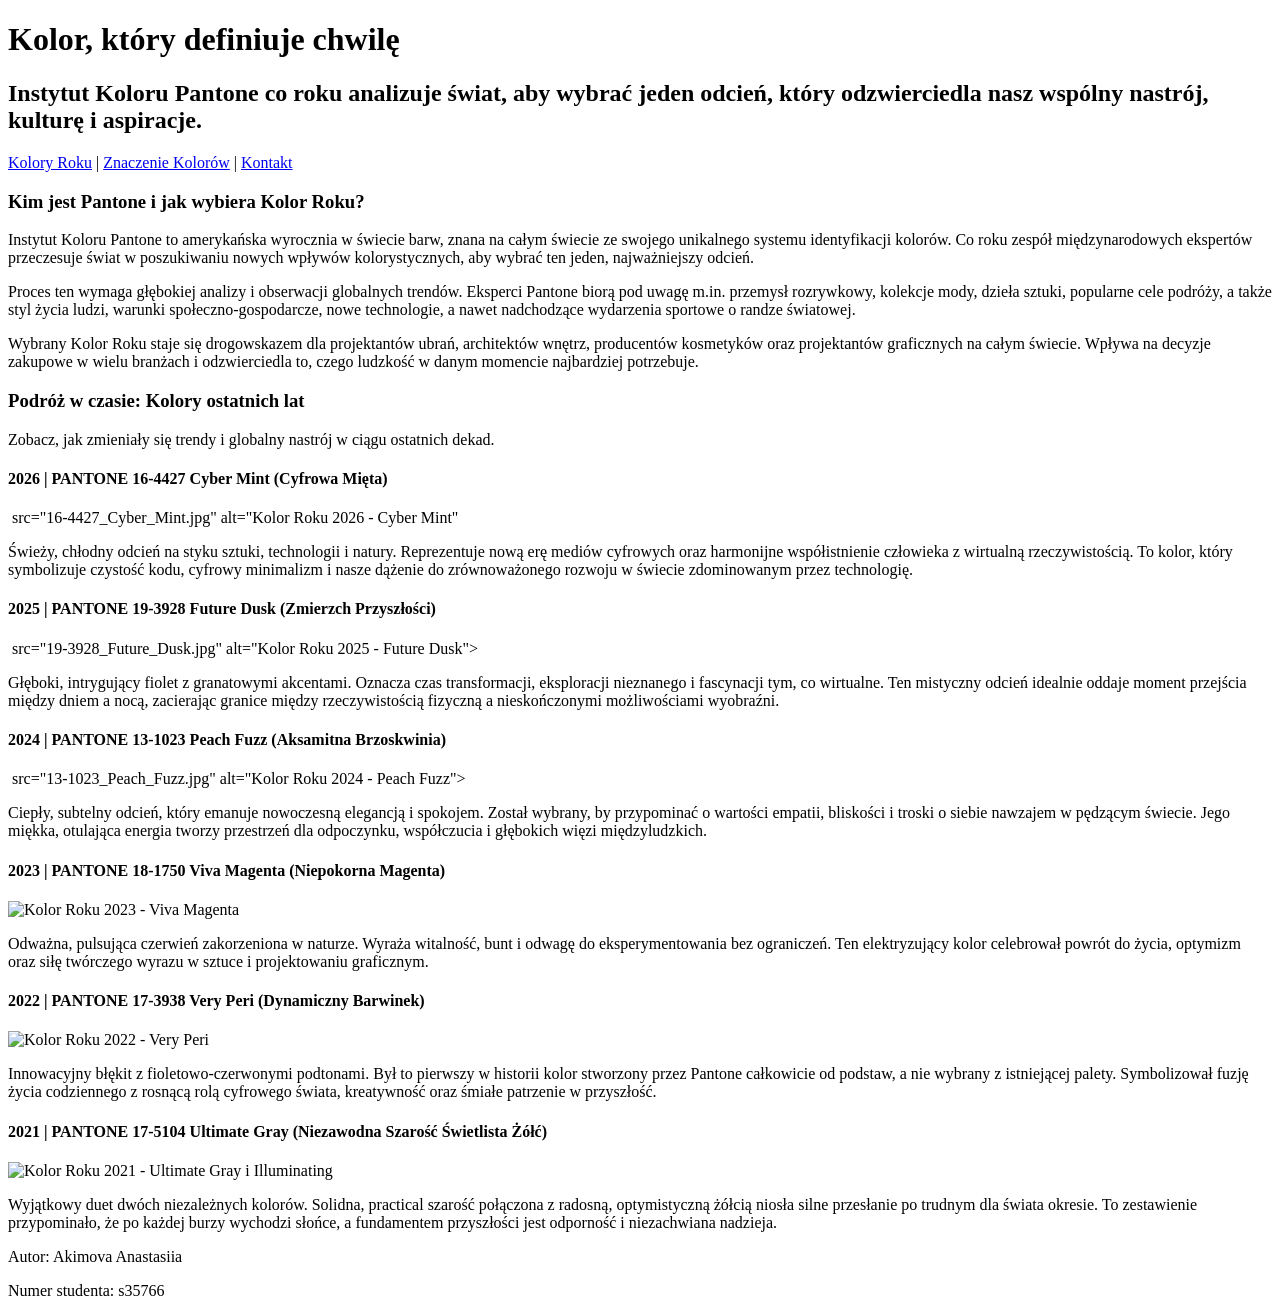
==== index.html @ fd088e33 "Create index.html" ====
<!DOCTYPE html>
<html lang="pl">
<head>
        <meta charset="UTF-8">
        <meta name="viewport" content="width=device-width, initial-scale=1.0">
        <title>Dziennik Kolorów</title>
</head>
<body>
    
    <header>
        <h1>Kolor, który definiuje chwilę</h1>
        <h2>Instytut Koloru Pantone co roku analizuje świat, aby wybrać jeden odcień, który odzwierciedla nasz wspólny nastrój, kulturę i aspiracje.</h2>
    </header>

    <nav>
        <a href="index.html">Kolory Roku</a> | 
        <a href="znaczenie.html">Znaczenie Kolorów</a> | 
        <a href="kontakt.html">Kontakt</a>
    </nav>

    <main>

        <h3>Kim jest Pantone i jak wybiera Kolor Roku?</h3>
        <p>Instytut Koloru Pantone to amerykańska wyrocznia w świecie barw, znana na całym świecie ze swojego unikalnego systemu identyfikacji kolorów. Co roku zespół międzynarodowych ekspertów przeczesuje świat w poszukiwaniu nowych wpływów kolorystycznych, aby wybrać ten jeden, najważniejszy odcień.</p>
        
        <p>Proces ten wymaga głębokiej analizy i obserwacji globalnych trendów. Eksperci Pantone biorą pod uwagę m.in. przemysł rozrywkowy, kolekcje mody, dzieła sztuki, popularne cele podróży, a także styl życia ludzi, warunki społeczno-gospodarcze, nowe technologie, a nawet nadchodzące wydarzenia sportowe o randze światowej.</p>

        <p>Wybrany Kolor Roku staje się drogowskazem dla projektantów ubrań, architektów wnętrz, producentów kosmetyków oraz projektantów graficznych na całym świecie. Wpływa na decyzje zakupowe w wielu branżach i odzwierciedla to, czego ludzkość w danym momencie najbardziej potrzebuje.</p>
        

        <h3>Podróż w czasie: Kolory ostatnich lat</h3>
        <p>Zobacz, jak zmieniały się trendy i globalny nastrój w ciągu ostatnich dekad.</p>

        <h4><b>2026</b> | PANTONE 16-4427 Cyber Mint (Cyfrowa Mięta)</h4>
        <img> src="16-4427_Cyber_Mint.jpg" alt="Kolor Roku 2026 - Cyber Mint"
        <p>Świeży, chłodny odcień na styku sztuki, technologii i natury. Reprezentuje nową erę mediów cyfrowych oraz harmonijne współistnienie człowieka z wirtualną rzeczywistością. To kolor, który symbolizuje czystość kodu, cyfrowy minimalizm i nasze dążenie do zrównoważonego rozwoju w świecie zdominowanym przez technologię.</p>

        <h4><b>2025</b> | PANTONE 19-3928 Future Dusk (Zmierzch Przyszłości)</h4>
        <img> src="19-3928_Future_Dusk.jpg" alt="Kolor Roku 2025 - Future Dusk">
        <p>Głęboki, intrygujący fiolet z granatowymi akcentami. Oznacza czas transformacji, eksploracji nieznanego i fascynacji tym, co wirtualne. Ten mistyczny odcień idealnie oddaje moment przejścia między dniem a nocą, zacierając granice między rzeczywistością fizyczną a nieskończonymi możliwościami wyobraźni.</p>

        <h4><b>2024</b> | PANTONE 13-1023 Peach Fuzz (Aksamitna Brzoskwinia)</h4>
        <img> src="13-1023_Peach_Fuzz.jpg" alt="Kolor Roku 2024 - Peach Fuzz">
        <p>Ciepły, subtelny odcień, który emanuje nowoczesną elegancją i spokojem. Został wybrany, by przypominać o wartości empatii, bliskości i troski o siebie nawzajem w pędzącym świecie. Jego miękka, otulająca energia tworzy przestrzeń dla odpoczynku, współczucia i głębokich więzi międzyludzkich.</p>

        <h4><b>2023</b> | PANTONE 18-1750 Viva Magenta (Niepokorna Magenta)</h4>
        <img src="18-1750_Viva_Magenta.jpg" alt="Kolor Roku 2023 - Viva Magenta">
        <p>Odważna, pulsująca czerwień zakorzeniona w naturze. Wyraża witalność, bunt i odwagę do eksperymentowania bez ograniczeń. Ten elektryzujący kolor celebrował powrót do życia, optymizm oraz siłę twórczego wyrazu w sztuce i projektowaniu graficznym.</p>

        <h4><b>2022</b> | PANTONE 17-3938 Very Peri (Dynamiczny Barwinek)</h4>
        <img src="17-3938_Very_Peri.jpg" alt="Kolor Roku 2022 - Very Peri">
        <p>Innowacyjny błękit z fioletowo-czerwonymi podtonami. Był to pierwszy w historii kolor stworzony przez Pantone całkowicie od podstaw, a nie wybrany z istniejącej palety. Symbolizował fuzję życia codziennego z rosnącą rolą cyfrowego świata, kreatywność oraz śmiałe patrzenie w przyszłość.</p>

        <h4><b>2021</b> | PANTONE 17-5104 Ultimate Gray (Niezawodna Szarość Świetlista Żółć)</h4>
        <img src="17-5104_Ultimate_Gray.jpg" alt="Kolor Roku 2021 - Ultimate Gray i Illuminating">
        <p>Wyjątkowy duet dwóch niezależnych kolorów. Solidna, practical szarość połączona z radosną, optymistyczną żółcią niosła silne przesłanie po trudnym dla świata okresie. To zestawienie przypominało, że po każdej burzy wychodzi słońce, a fundamentem przyszłości jest odporność i niezachwiana nadzieja.</p>

    </main>

    <footer>
        <p>Autor: Akimova Anastasiia</p>
        <p>Numer studenta: s35766</p>
    </footer>

</body>
</html>
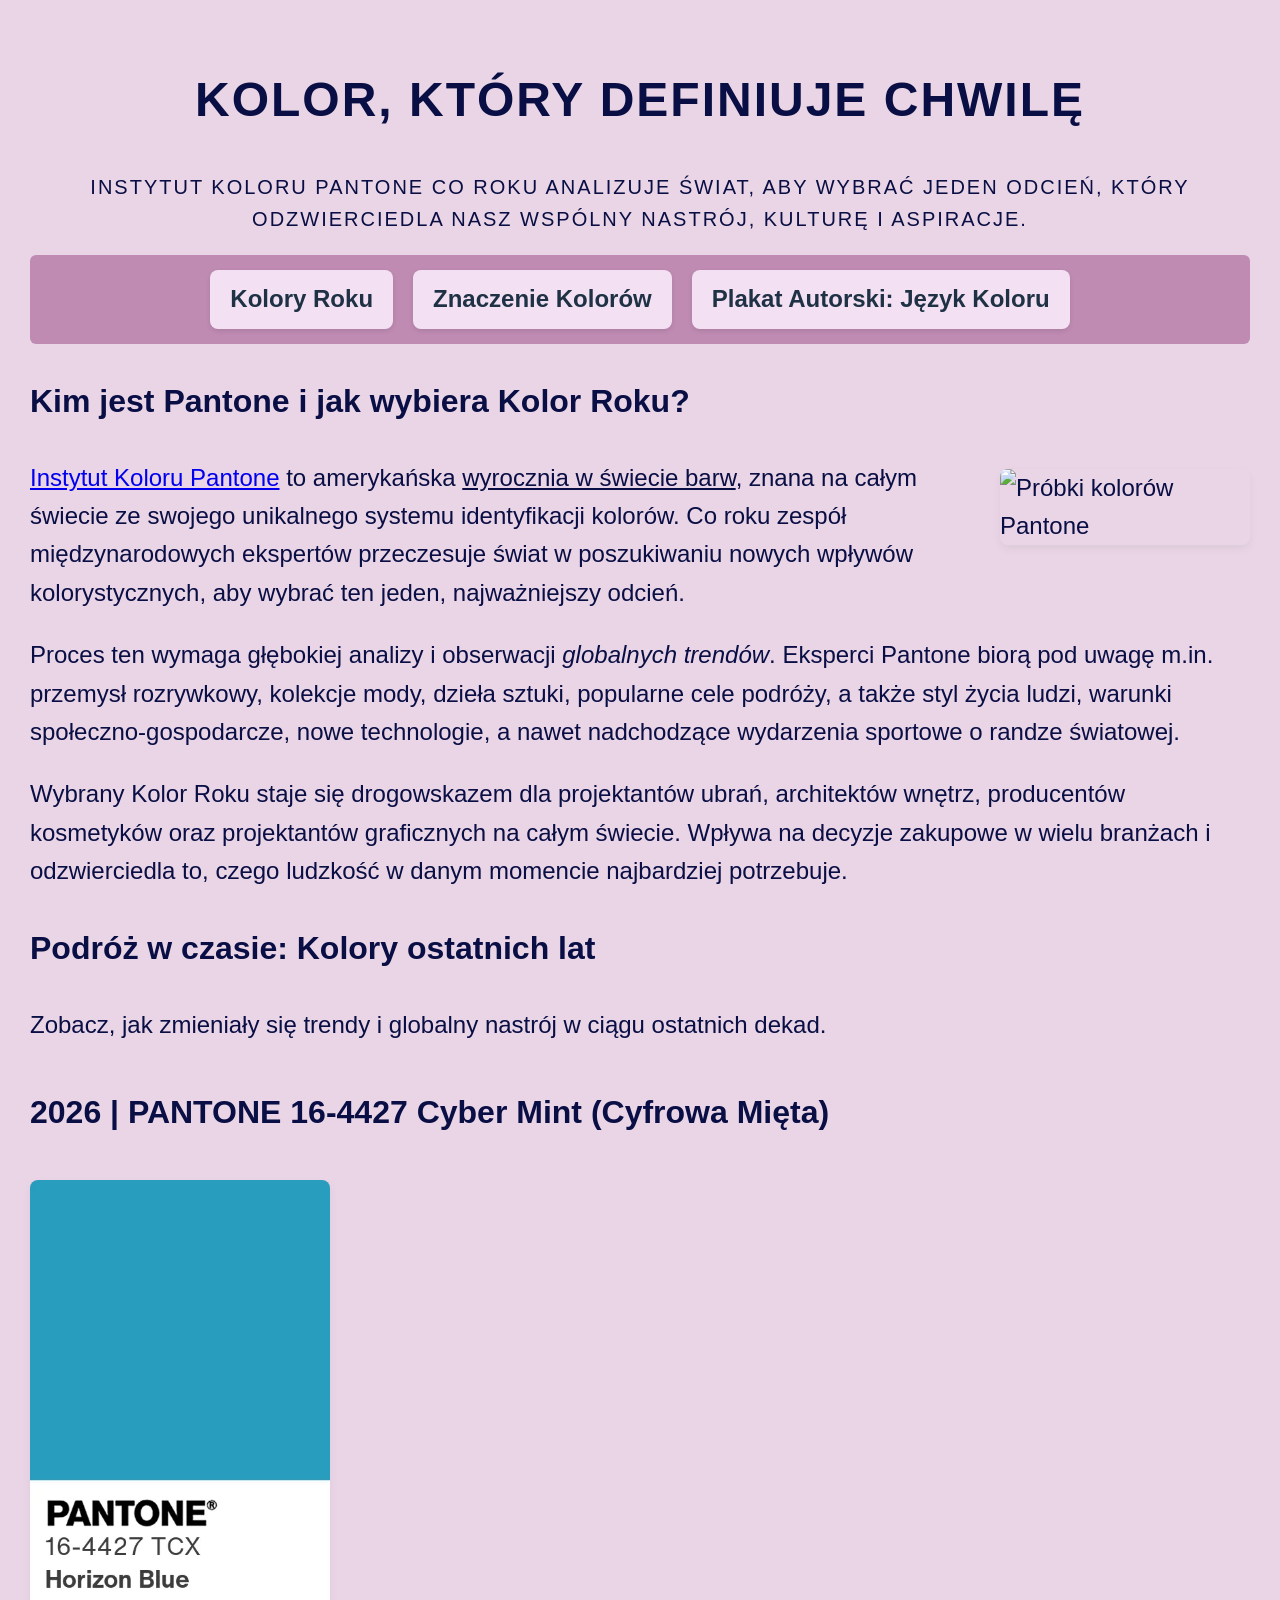
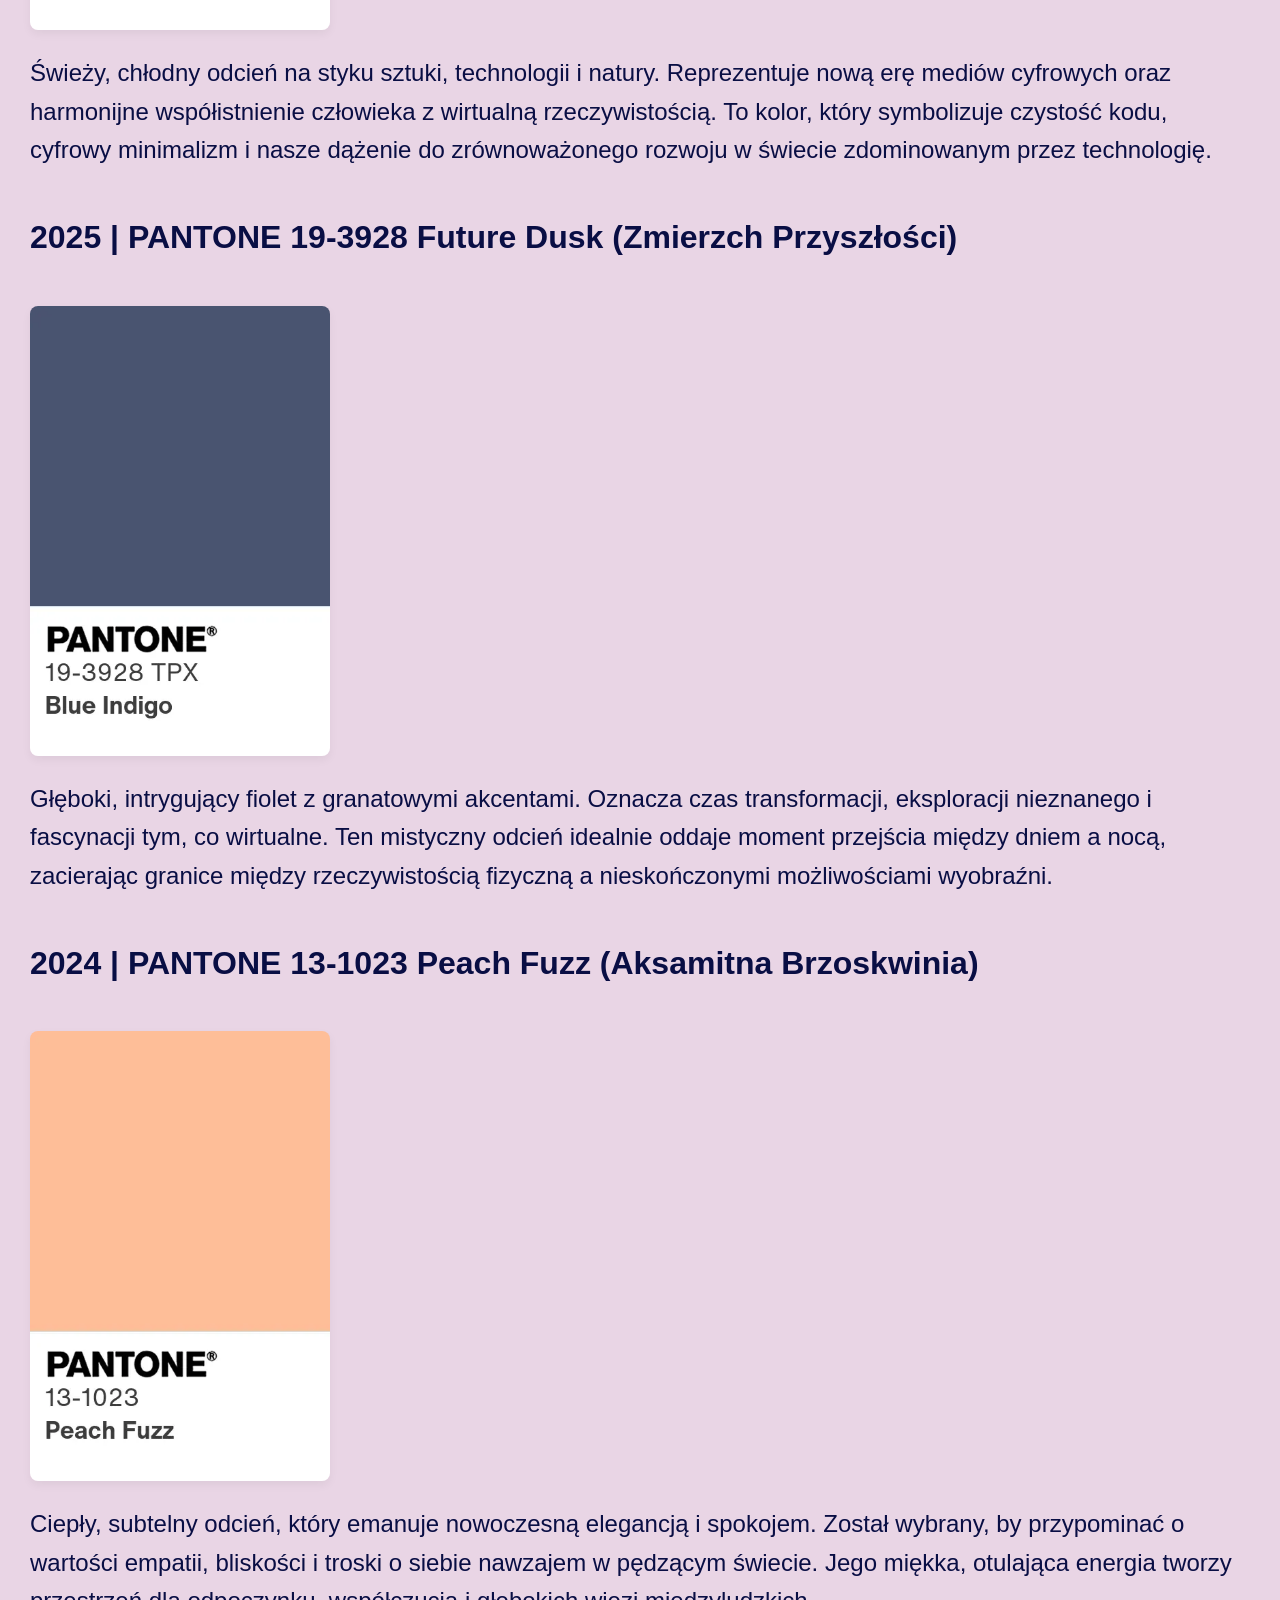
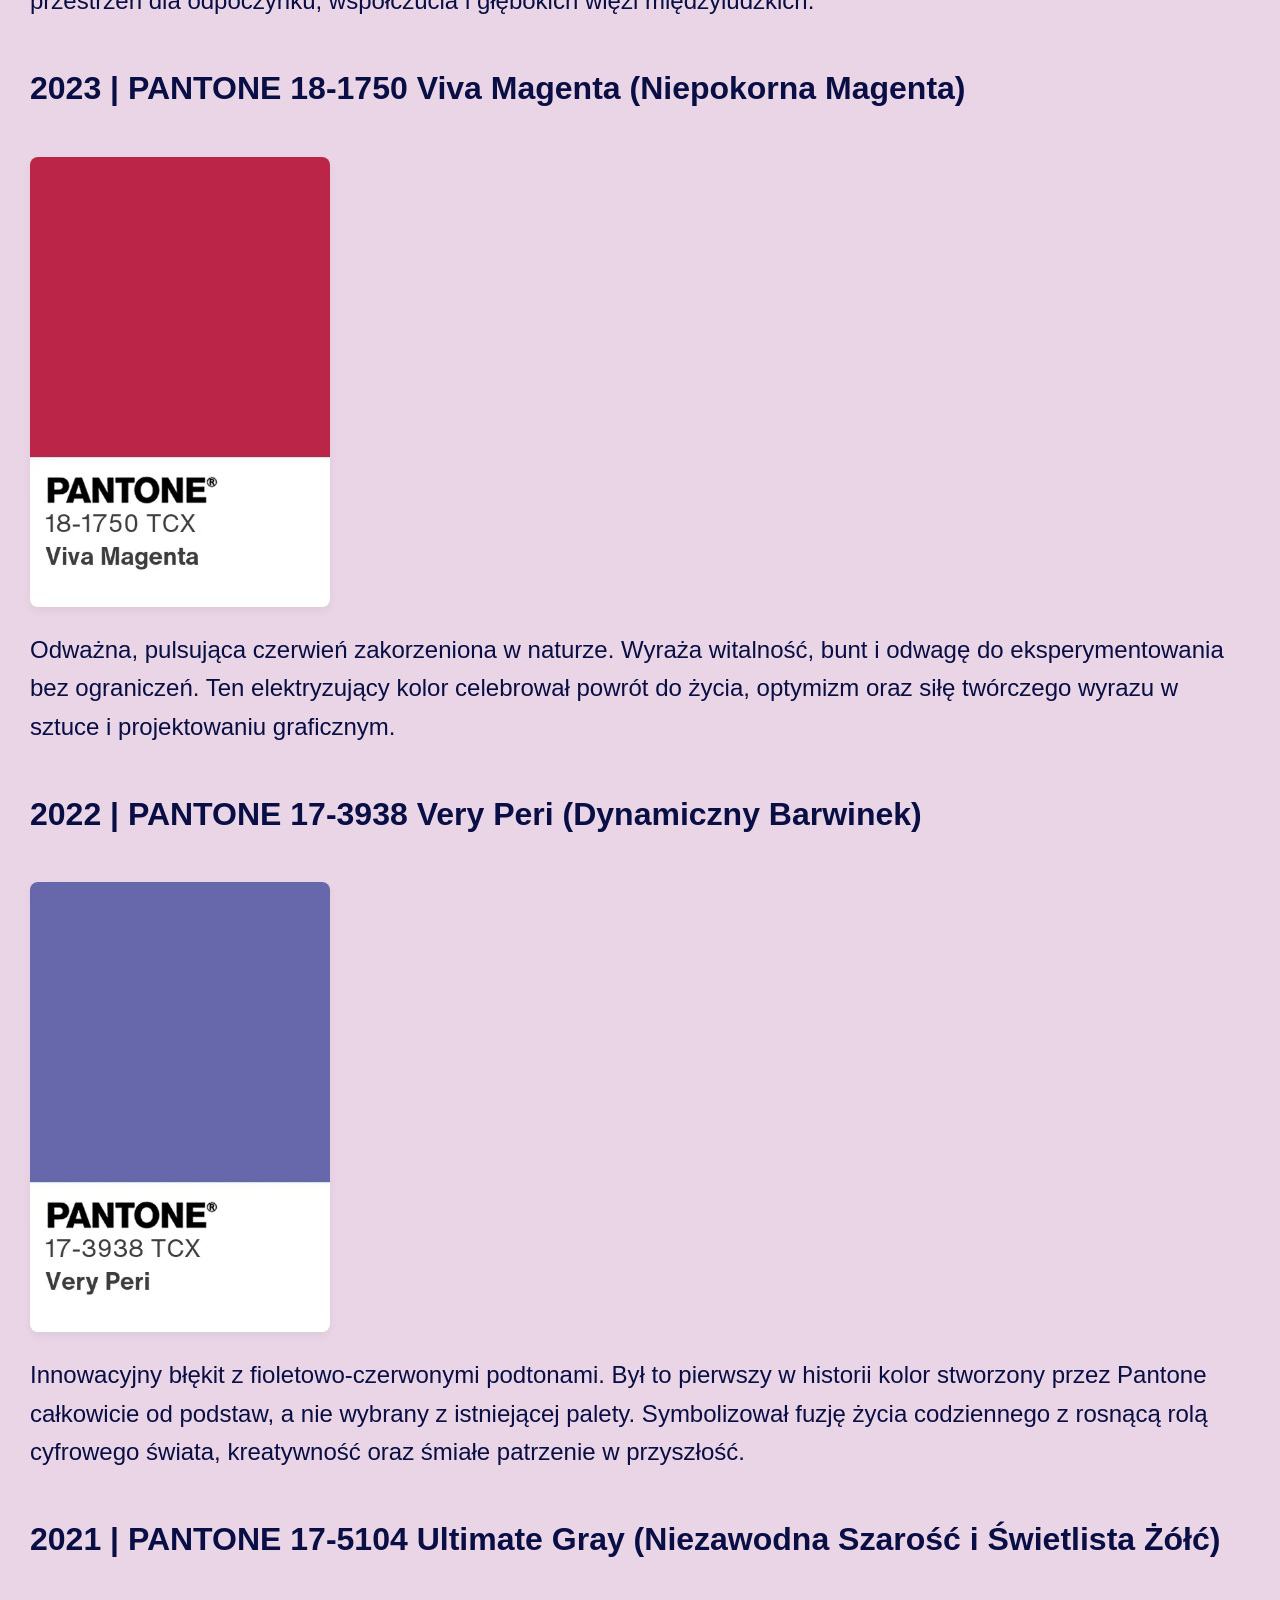
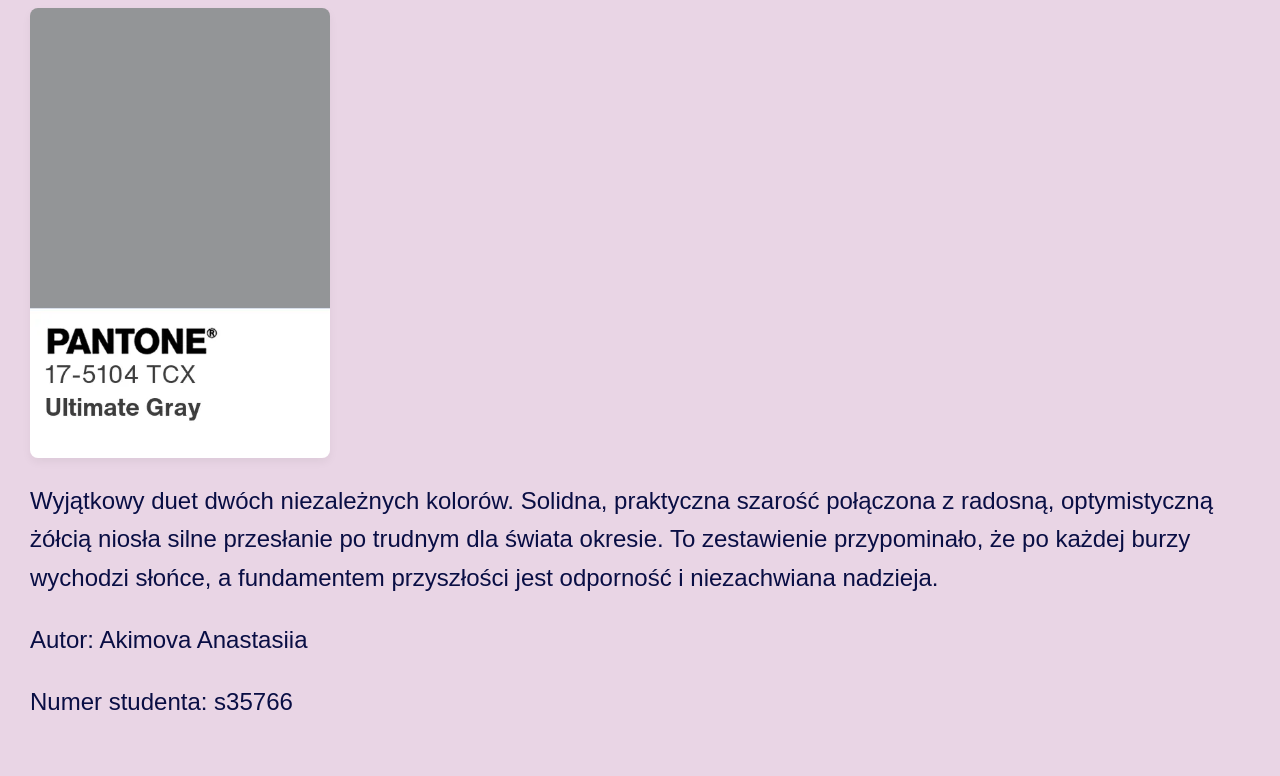
==== commit bb9154bd: "Gotowy projekt" ====
--- a/index.html
+++ b/index.html
@@ -4,6 +4,7 @@
         <meta charset="UTF-8">
         <meta name="viewport" content="width=device-width, initial-scale=1.0">
         <title>Dziennik Kolorów</title>
+        <link rel="stylesheet" href="style.css">
 </head>
 <body>
     
@@ -12,18 +13,18 @@
         <h2>Instytut Koloru Pantone co roku analizuje świat, aby wybrać jeden odcień, który odzwierciedla nasz wspólny nastrój, kulturę i aspiracje.</h2>
     </header>
 
-    <nav>
-        <a href="index.html">Kolory Roku</a> | 
-        <a href="znaczenie.html">Znaczenie Kolorów</a> | 
-        <a href="kontakt.html">Kontakt</a>
-    </nav>
+<nav>
+    <a href="index.html" class="nav-btn">Kolory Roku</a>
+    <a href="znaczenie.html" class="nav-btn">Znaczenie Kolorów</a>
+    <a href="plakat.html" class="nav-btn">Plakat Autorski: Język Koloru</a>
+</nav>
 
     <main>
 
         <h3>Kim jest Pantone i jak wybiera Kolor Roku?</h3>
-        <p>Instytut Koloru Pantone to amerykańska wyrocznia w świecie barw, znana na całym świecie ze swojego unikalnego systemu identyfikacji kolorów. Co roku zespół międzynarodowych ekspertów przeczesuje świat w poszukiwaniu nowych wpływów kolorystycznych, aby wybrać ten jeden, najważniejszy odcień.</p>
-        
-        <p>Proces ten wymaga głębokiej analizy i obserwacji globalnych trendów. Eksperci Pantone biorą pod uwagę m.in. przemysł rozrywkowy, kolekcje mody, dzieła sztuki, popularne cele podróży, a także styl życia ludzi, warunki społeczno-gospodarcze, nowe technologie, a nawet nadchodzące wydarzenia sportowe o randze światowej.</p>
+        <img src="https://images.unsplash.com/photo-1525909002-1b05e0c869d8?q=80&w=600&auto=format&fit=crop" alt="Próbki kolorów Pantone" class="article-img">
+        <p><a href="https://www.pantone.com/" target="_blank">Instytut Koloru Pantone</a> to amerykańska <u>wyrocznia w świecie barw</u>, znana na całym świecie ze swojego unikalnego systemu identyfikacji kolorów. Co roku zespół międzynarodowych ekspertów przeczesuje świat w poszukiwaniu nowych wpływów kolorystycznych, aby wybrać ten jeden, najważniejszy odcień.</p>
+        <p>Proces ten wymaga głębokiej analizy i obserwacji <em>globalnych trendów</em>. Eksperci Pantone biorą pod uwagę m.in. przemysł rozrywkowy, kolekcje mody, dzieła sztuki, popularne cele podróży, a także styl życia ludzi, warunki społeczno-gospodarcze, nowe technologie, a nawet nadchodzące wydarzenia sportowe o randze światowej.</p>
 
         <p>Wybrany Kolor Roku staje się drogowskazem dla projektantów ubrań, architektów wnętrz, producentów kosmetyków oraz projektantów graficznych na całym świecie. Wpływa na decyzje zakupowe w wielu branżach i odzwierciedla to, czego ludzkość w danym momencie najbardziej potrzebuje.</p>
         
@@ -32,15 +33,15 @@
         <p>Zobacz, jak zmieniały się trendy i globalny nastrój w ciągu ostatnich dekad.</p>
 
         <h4><b>2026</b> | PANTONE 16-4427 Cyber Mint (Cyfrowa Mięta)</h4>
-        <img> src="16-4427_Cyber_Mint.jpg" alt="Kolor Roku 2026 - Cyber Mint"
+        <img src="16-4427_Cyber_Mint.jpg" alt="Kolor Roku 2026 - Cyber Mint">
         <p>Świeży, chłodny odcień na styku sztuki, technologii i natury. Reprezentuje nową erę mediów cyfrowych oraz harmonijne współistnienie człowieka z wirtualną rzeczywistością. To kolor, który symbolizuje czystość kodu, cyfrowy minimalizm i nasze dążenie do zrównoważonego rozwoju w świecie zdominowanym przez technologię.</p>
 
         <h4><b>2025</b> | PANTONE 19-3928 Future Dusk (Zmierzch Przyszłości)</h4>
-        <img> src="19-3928_Future_Dusk.jpg" alt="Kolor Roku 2025 - Future Dusk">
+        <img src="19-3928_Future_Dusk.jpg" alt="Kolor Roku 2025 - Future Dusk">
         <p>Głęboki, intrygujący fiolet z granatowymi akcentami. Oznacza czas transformacji, eksploracji nieznanego i fascynacji tym, co wirtualne. Ten mistyczny odcień idealnie oddaje moment przejścia między dniem a nocą, zacierając granice między rzeczywistością fizyczną a nieskończonymi możliwościami wyobraźni.</p>
 
         <h4><b>2024</b> | PANTONE 13-1023 Peach Fuzz (Aksamitna Brzoskwinia)</h4>
-        <img> src="13-1023_Peach_Fuzz.jpg" alt="Kolor Roku 2024 - Peach Fuzz">
+        <img src="13-1023_Peach_Fuzz.jpg" alt="Kolor Roku 2024 - Peach Fuzz">
         <p>Ciepły, subtelny odcień, który emanuje nowoczesną elegancją i spokojem. Został wybrany, by przypominać o wartości empatii, bliskości i troski o siebie nawzajem w pędzącym świecie. Jego miękka, otulająca energia tworzy przestrzeń dla odpoczynku, współczucia i głębokich więzi międzyludzkich.</p>
 
         <h4><b>2023</b> | PANTONE 18-1750 Viva Magenta (Niepokorna Magenta)</h4>
@@ -51,9 +52,9 @@
         <img src="17-3938_Very_Peri.jpg" alt="Kolor Roku 2022 - Very Peri">
         <p>Innowacyjny błękit z fioletowo-czerwonymi podtonami. Był to pierwszy w historii kolor stworzony przez Pantone całkowicie od podstaw, a nie wybrany z istniejącej palety. Symbolizował fuzję życia codziennego z rosnącą rolą cyfrowego świata, kreatywność oraz śmiałe patrzenie w przyszłość.</p>
 
-        <h4><b>2021</b> | PANTONE 17-5104 Ultimate Gray (Niezawodna Szarość Świetlista Żółć)</h4>
+        <h4><b>2021</b> | PANTONE 17-5104 Ultimate Gray (Niezawodna Szarość i Świetlista Żółć)</h4>
         <img src="17-5104_Ultimate_Gray.jpg" alt="Kolor Roku 2021 - Ultimate Gray i Illuminating">
-        <p>Wyjątkowy duet dwóch niezależnych kolorów. Solidna, practical szarość połączona z radosną, optymistyczną żółcią niosła silne przesłanie po trudnym dla świata okresie. To zestawienie przypominało, że po każdej burzy wychodzi słońce, a fundamentem przyszłości jest odporność i niezachwiana nadzieja.</p>
+        <p>Wyjątkowy duet dwóch niezależnych kolorów. Solidna, praktyczna szarość połączona z radosną, optymistyczną żółcią niosła silne przesłanie po trudnym dla świata okresie. To zestawienie przypominało, że po każdej burzy wychodzi słońce, a fundamentem przyszłości jest odporność i niezachwiana nadzieja.</p>
 
     </main>
 
--- a/style.css
+++ b/style.css
@@ -0,0 +1,134 @@
+@import url('https://fonts.googleapis.com/css2?family=Tulpen+One&display=swap');
+
+body {
+    background-color: #e9d5e5;
+    color: #090e44;
+    font-family: 'Segoe UI', Tahoma, Geneva, Verdana, sans-serif;
+    font-size: 24px;
+    line-height: 1.6;
+    margin: 0;
+    padding: 30px;
+
+}
+
+h1, h2 {
+    text-transform: uppercase; 
+    letter-spacing: 2px; 
+    font-size: 48px; 
+}
+h3,h4,h5,h6 {
+    text-transform: none; 
+    font-size: 32px;
+}
+
+header {
+    text-align: center;
+    margin-bottom: 20px;
+}
+
+header h2 {
+    font-size: 20px; 
+    font-weight: normal;
+}
+
+img {
+   max-width: 300px;
+   height: auto;
+   border-radius: 8px;
+   margin-top: 10px;
+   margin-bottom: 15px;
+   display: block;
+   box-shadow: 0 4px 10px rgba(0, 0, 0, 0.05);
+}
+
+.article-img {
+    float: right;
+    margin-left: 20px;
+    max-width: 250px;
+}
+
+nav {
+    background-color: #bf8bb3;
+    padding: 15px;
+    border-radius: 6px;
+    margin-bottom: 25px;
+
+    display: flex;
+    justify-content: center;
+    gap: 20px;
+
+}
+
+.nav-btn {
+    background-color: #f3e1f3;
+    color: #1f3144;
+    font-family: 'Segoe UI', Tahoma, Geneva, Verdana, sans-serif;
+    text-decoration: none;
+    font-weight: bold;
+    padding: 10px 20px;
+    border-radius: 8px;
+    box-shadow: 0 2px 5px rgba(0,0,0,0.1);
+    transition: all 0.3s ease;
+}
+
+.nav-btn:hover {
+    background-color: #461540;
+    color: #ebe3d0;
+    transform: translateY(-3px);
+    box-shadow: 0 5px 15px rgba(0,0,0,0.2)
+}
+
+.gallery-grid {
+    display: grid;
+    grid-template-columns: 1fr 1fr;
+    gap: 30px;
+}
+
+.poster-section {
+    background-color: rgb(223, 156, 200);
+    padding: 20px;
+    border-radius: 10px;
+    box-shadow: 0 4px 15px rgba(0,0,0,0.05);
+
+    opacity: 0;
+    animation: fadeInUp 0.8s ease-out forwards;
+}
+
+.poster-section img {
+    margin: 20px auto;
+    width: 100%;
+    height: auto;
+}
+
+.poster-section:nth-child(1) { animation-delay: 0.1s; }
+.poster-section:nth-child(2) { animation-delay: 0.3s; }
+.poster-section:nth-child(3) { animation-delay: 0.5s; }
+.poster-section:nth-child(4) { animation-delay: 0.7s; }
+
+@keyframes fadeInUp {
+    0% {
+        opacity: 0;
+        transform: translateY(40px);
+    }
+    100% {
+        opacity: 1;
+        transform: translateY(0);
+    }
+}
+
+@media (max-width: 768px) {
+    nav {
+        flex-direction: column;
+        gap: 10px;
+    }
+
+    .gallery-grid {
+        grid-template-columns: 1fr;
+    }
+
+    .article-img {
+        float: none;
+        margin: 0 auto 20px auto;
+        display: block;
+    }
+}
